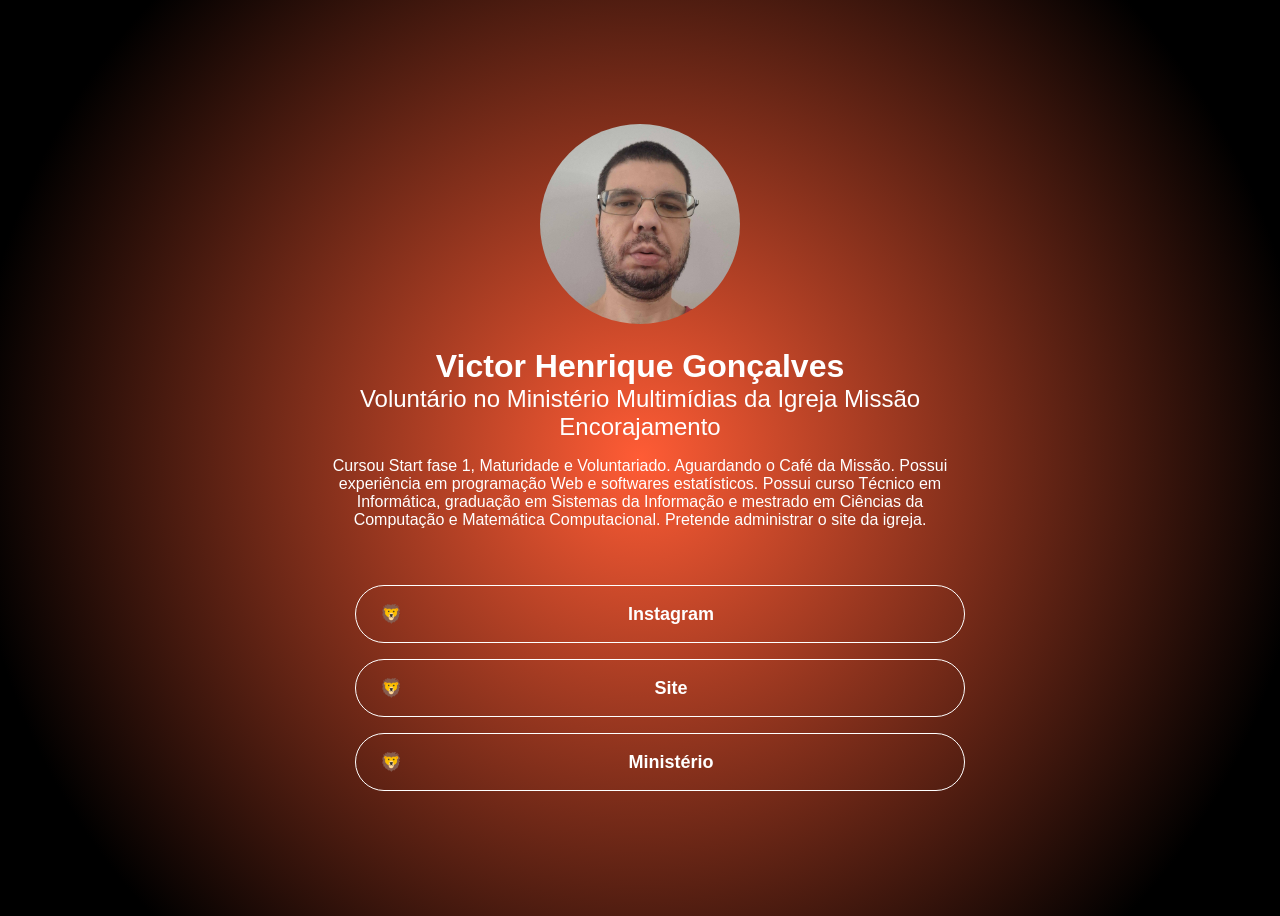
==== index.html @ ee28fbd9 "Meu primeiro commit" ====
<!DOCTYPE html>
<html lang="pt-BR">
<head>
    <meta charset="UTF-8">
    <meta http-equiv="X-UA-Compatible" content="IE=edge">
    <meta name="viewport" content="width=device-width, initial-scale=1.0">
    <title>Meu Perfil</title>
    <link rel="stylesheet" href="./styles/style.css">
    <link rel="stylesheet" href="./styles/normalize.css">
</head>
<body>
    <div class="container">
        
        <!--Seção superior-->
        <div class="profile">
            <div class="profile__header">
                <img src="images/476964665_2008973592934558_2182218976625719814_n.jpg" width="200px" alt="Foto de Victor Henrique Gonçalves">
                <h1>Victor Henrique Gonçalves</h1>
                <h2>Voluntário no Ministério Multimídias da Igreja Missão Encorajamento</h2>
            </div>
            <div class="profile__about">
                <p>Cursou Start fase 1, Maturidade e Voluntariado. Aguardando o Café da Missão. Possui experiência em programação Web e softwares estatísticos. Possui curso Técnico em Informática, graduação em Sistemas da Informação e mestrado em Ciências da Computação e Matemática Computacional. Pretende administrar o site da igreja.</p>
           </div>
        </div>
        
        <!--Seção de links-->
        <div class="links">
            <ul>
                <li><a href="https://www.instagram.com/missaoencorajamento/"><span class="emoji">&#129409;</span> <span class="links__item">Instagram</span></a></li>
                <li><a href="https://www.missaoencorajamento.com.br/home"><span class="emoji">&#129409;</span> <span class="links__item">Site</span></a></li>
                <li><a href="https://www.missaoencorajamento.com.br/ministerios/multimidias"><span class="emoji">&#129409;</span> <span class="links__item">Ministério</span></a></li>
            </ul>
        </div>
    </div>
</body>
</html>
---- styles/style.css ----
/* Iniciando meu primeiro arquivo CSS */

body {
    color: white;
    background: #FF5C35;
    background: radial-gradient(circle,rgba(255, 92, 53, 1) 0%, rgba(0, 0, 0, 1) 85%);
    min-height: 100vh;
    font-family: Arial, Helvetica, sans-serif;
}

.container {
    max-width: 650px;
    margin-left: auto;
    margin-right: auto;
    padding: 16px;
}

.destaque {
    color: red;
}

a.destaque {
    color: blue;
}

.profile {
    margin-top: 100px;
    margin-bottom: 56px;
}

.profile__header img {
    width: 200px;
    height: 200px;
    object-fit: cover;
    border-radius: 100%;
    display: block;
    margin: 0 auto 24px auto;
}

.profile__header h2 {
    font-weight: 400;
}

.profile__header h1, .profile__header h2 {
    margin: 0;
}

.profile__header, .profile__about {
    text-align: center;
}

.profile__about div {
    background-color: #8d5fe9;
    padding: 16px;
    margin: 10px;
}

.profile__about .destaque {
    color: white;
}

.links ul {
    list-style: none;
}

.links a {
    display: flex;
    height: 56px;
    border:  solid white 1px;
    border-radius: 35px;
    text-decoration: none;
    padding: 0 24px;
    align-items: center;
    justify-content: center;
    margin-bottom: 16px;
    color: white;
    font-weight: 600;
    font-size: 18px;
}

.links a:hover {
    border: solid black 1px;
    color: black;
    background: white;
}

.links__item {
    width: 100%;
    text-align: center;
}

@media screen and (max-width: 720px){
    .profile__about {
        font-size: 20px;
    }
}
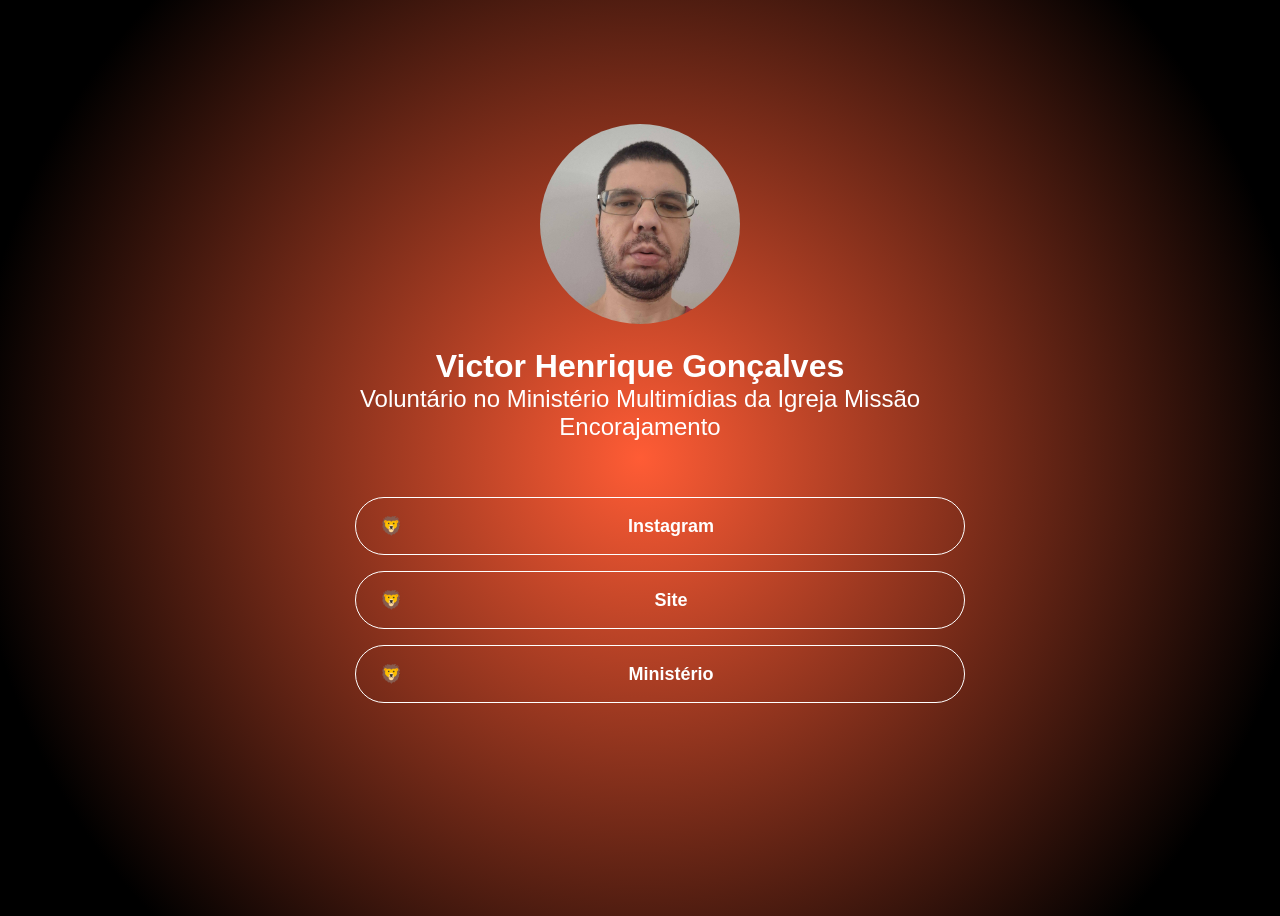
==== commit 024ea138: "Remoção da descrição" ====
--- a/index.html
+++ b/index.html
@@ -19,7 +19,7 @@
                 <h2>Voluntário no Ministério Multimídias da Igreja Missão Encorajamento</h2>
             </div>
             <div class="profile__about">
-                <p>Cursou Start fase 1, Maturidade e Voluntariado. Aguardando o Café da Missão. Possui experiência em programação Web e softwares estatísticos. Possui curso Técnico em Informática, graduação em Sistemas da Informação e mestrado em Ciências da Computação e Matemática Computacional. Pretende administrar o site da igreja.</p>
+               <!-- <p>Cursou Start fase 1, Maturidade e Voluntariado. Aguardando o Café da Missão. Possui experiência em programação Web e softwares estatísticos. Possui curso Técnico em Informática, graduação em Sistemas da Informação e mestrado em Ciências da Computação e Matemática Computacional. Pretende administrar o site da igreja.</p>-->
            </div>
         </div>
         
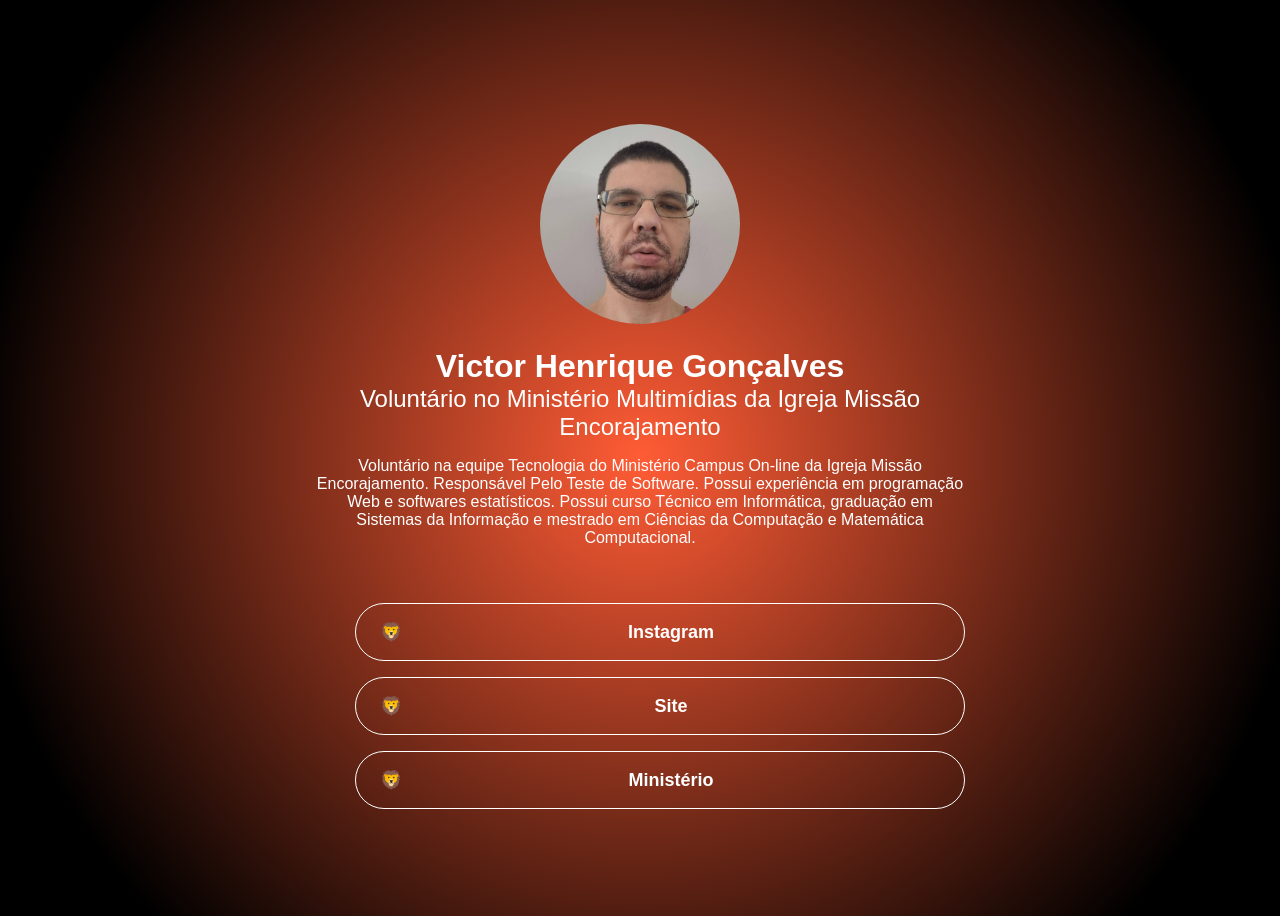
==== commit 3ac81e1c: "Atualizada a descrição do perfil profissional" ====
--- a/index.html
+++ b/index.html
@@ -19,7 +19,7 @@
                 <h2>Voluntário no Ministério Multimídias da Igreja Missão Encorajamento</h2>
             </div>
             <div class="profile__about">
-               <!-- <p>Cursou Start fase 1, Maturidade e Voluntariado. Aguardando o Café da Missão. Possui experiência em programação Web e softwares estatísticos. Possui curso Técnico em Informática, graduação em Sistemas da Informação e mestrado em Ciências da Computação e Matemática Computacional. Pretende administrar o site da igreja.</p>-->
+               <p>Voluntário na equipe Tecnologia do Ministério Campus On-line da Igreja Missão Encorajamento. Responsável Pelo Teste de Software. Possui experiência em programação Web e softwares estatísticos. Possui curso Técnico em Informática, graduação em Sistemas da Informação e mestrado em Ciências da Computação e Matemática Computacional.</p>
            </div>
         </div>
         
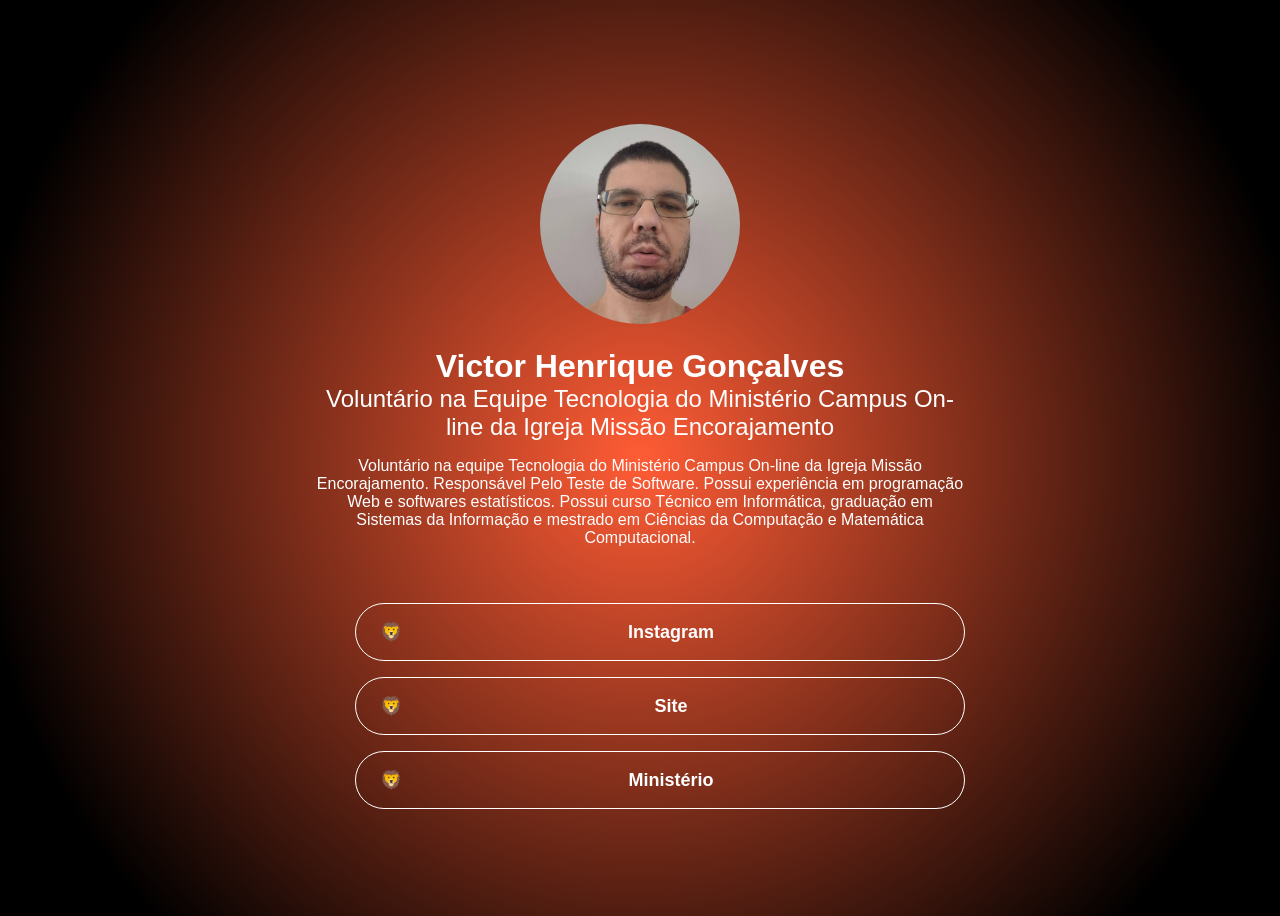
==== commit d1294850: "Atualização da descrição da profissão do engenheiro de testes de software." ====
--- a/index.html
+++ b/index.html
@@ -16,7 +16,7 @@
             <div class="profile__header">
                 <img src="images/476964665_2008973592934558_2182218976625719814_n.jpg" width="200px" alt="Foto de Victor Henrique Gonçalves">
                 <h1>Victor Henrique Gonçalves</h1>
-                <h2>Voluntário no Ministério Multimídias da Igreja Missão Encorajamento</h2>
+                <h2>Voluntário na Equipe Tecnologia do Ministério Campus On-line da Igreja Missão Encorajamento</h2>
             </div>
             <div class="profile__about">
                <p>Voluntário na equipe Tecnologia do Ministério Campus On-line da Igreja Missão Encorajamento. Responsável Pelo Teste de Software. Possui experiência em programação Web e softwares estatísticos. Possui curso Técnico em Informática, graduação em Sistemas da Informação e mestrado em Ciências da Computação e Matemática Computacional.</p>
--- a/styles/style.css
+++ b/styles/style.css
@@ -93,4 +93,4 @@
     .profile__about {
         font-size: 20px;
     }
-}+}
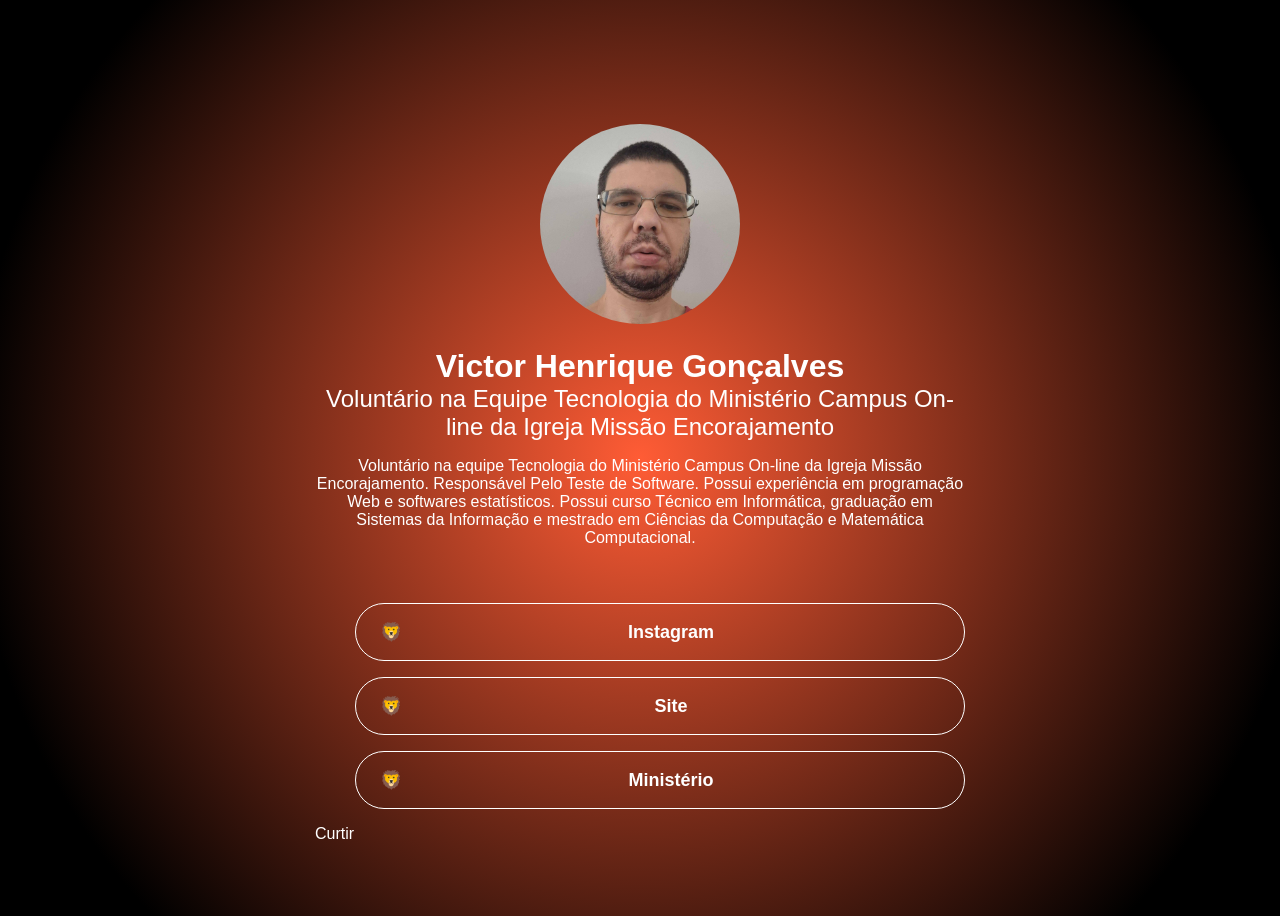
==== commit 7cb58bc1: "Acrescentado arquivo units.html, usado nos testes da aula de unidades de medida." ====
--- a/index.html
+++ b/index.html
@@ -31,6 +31,9 @@
                 <li><a href="https://www.missaoencorajamento.com.br/ministerios/multimidias"><span class="emoji">&#129409;</span> <span class="links__item">Ministério</span></a></li>
             </ul>
         </div>
+
+        <!--Teste de botão de likes-->
+        <div class="like-button" role="button" aria-label="Curtir este conteúdo">Curtir</div>
     </div>
 </body>
 </html>
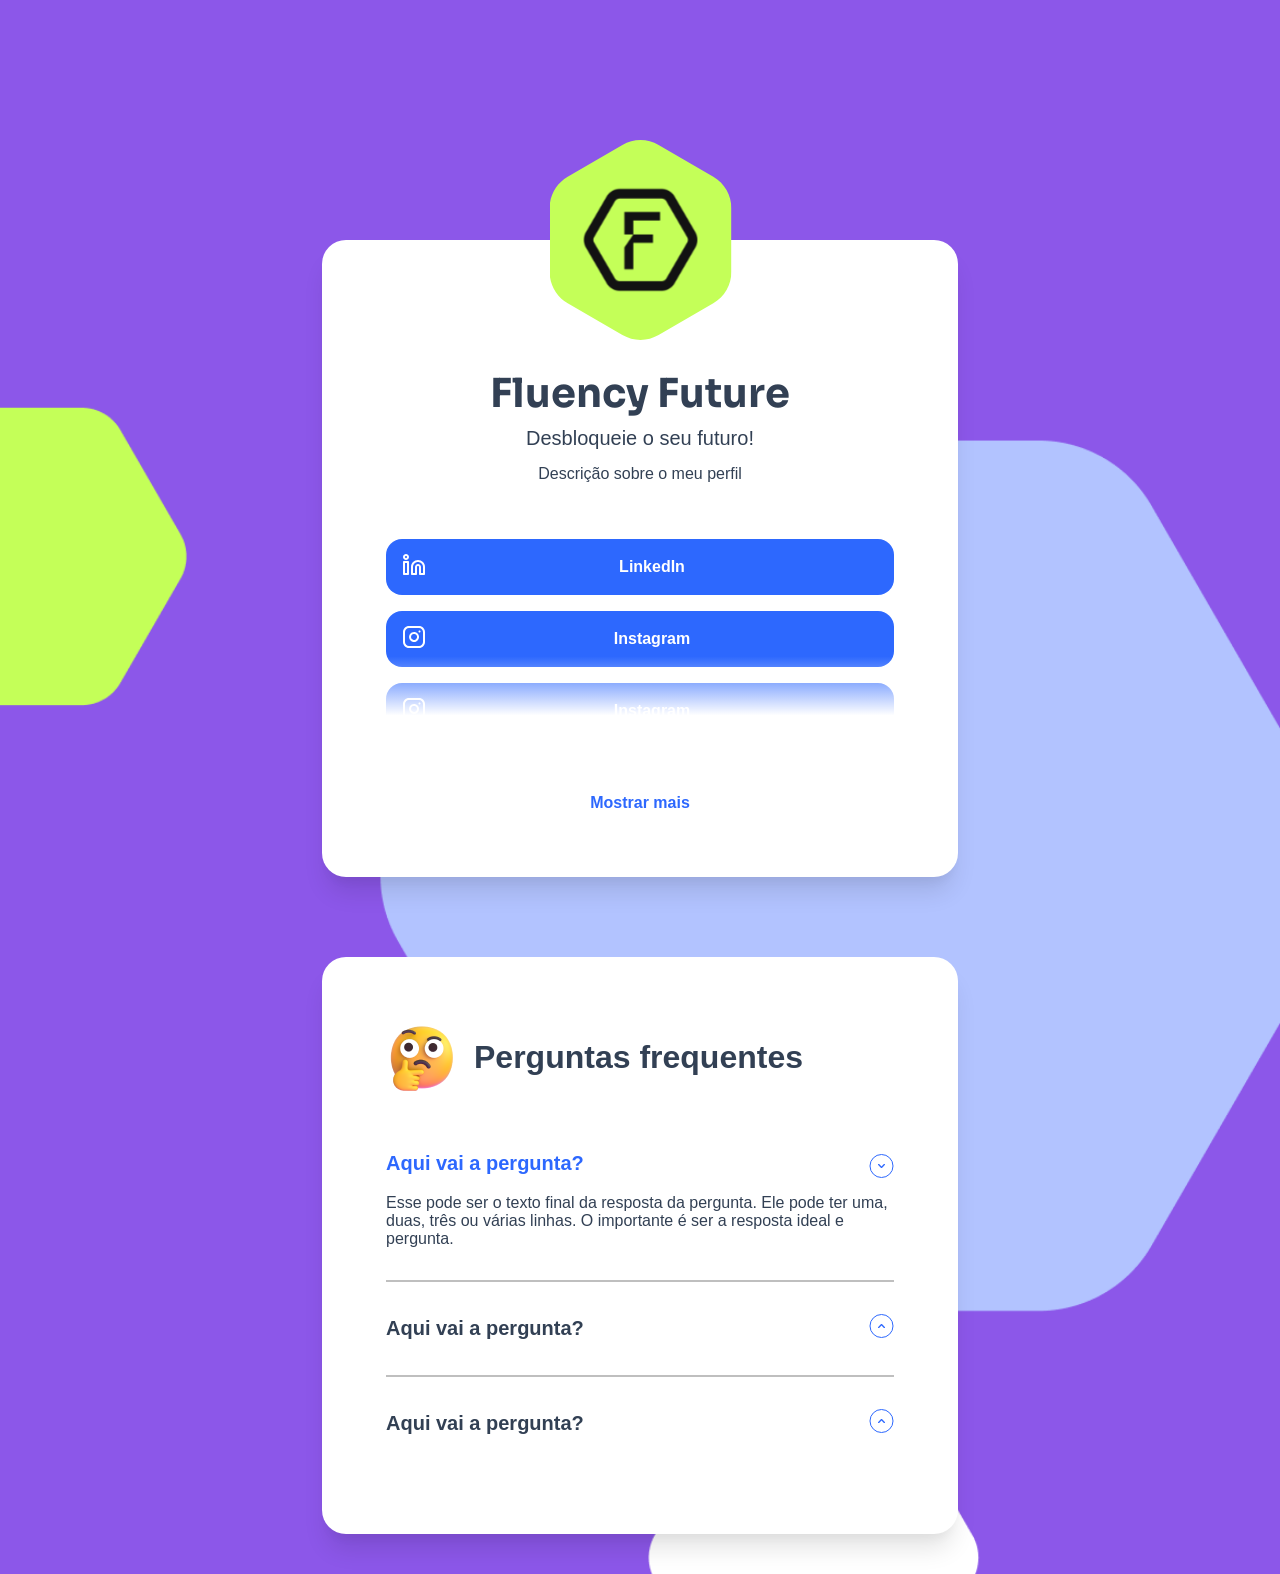
==== commit 3eab1493: "Alterações no projeto para continuidade do curso Front-End." ====
--- a/index.html
+++ b/index.html
@@ -1,39 +1,150 @@
 <!DOCTYPE html>
-<html lang="pt-BR">
+<html lang="en">
 <head>
-    <meta charset="UTF-8">
-    <meta http-equiv="X-UA-Compatible" content="IE=edge">
-    <meta name="viewport" content="width=device-width, initial-scale=1.0">
-    <title>Meu Perfil</title>
-    <link rel="stylesheet" href="./styles/style.css">
-    <link rel="stylesheet" href="./styles/normalize.css">
+  <meta charset="UTF-8">
+  <meta name="viewport" content="width=device-width, initial-scale=1.0">
+  <title>Fluency Future</title>
+  <link rel="preconnect" href="https://fonts.googleapis.com">
+  <link rel="preconnect" href="https://fonts.gstatic.com" crossorigin>
+  <link href="https://fonts.googleapis.com/css2?family=Sora:wght@100;200;300;400;500;600;700;800&display=swap" rel="stylesheet">  
+  <link rel="stylesheet" href="./styles/normalize.css">
+  <link rel="stylesheet" href="./styles/main.css">
+  <link rel="stylesheet" href="./styles/view-more.css">
+  <link rel="stylesheet" href="./styles/accordion.css">
 </head>
 <body>
-    <div class="container">
-        
-        <!--Seção superior-->
-        <div class="profile">
-            <div class="profile__header">
-                <img src="images/476964665_2008973592934558_2182218976625719814_n.jpg" width="200px" alt="Foto de Victor Henrique Gonçalves">
-                <h1>Victor Henrique Gonçalves</h1>
-                <h2>Voluntário na Equipe Tecnologia do Ministério Campus On-line da Igreja Missão Encorajamento</h2>
-            </div>
-            <div class="profile__about">
-               <p>Voluntário na equipe Tecnologia do Ministério Campus On-line da Igreja Missão Encorajamento. Responsável Pelo Teste de Software. Possui experiência em programação Web e softwares estatísticos. Possui curso Técnico em Informática, graduação em Sistemas da Informação e mestrado em Ciências da Computação e Matemática Computacional.</p>
-           </div>
+  <div class="full-center-center">
+    <div class="box box-avatar">
+      <div class="box__avatar">
+        <img src="./images/avatar.svg" alt="Avatar Image - Fluency Logo">
+      </div>
+
+      <div class="box__header">
+        <h1>Fluency Future</h1>
+        <h2>Desbloqueie o seu futuro!</h2>
+        <p>Descrição sobre o meu perfil</p>
+      </div>
+
+      <div class="box__content">
+        <div class="view-more">
+          <div class="view-more__content">
+            <ul class="link-list">
+              <li>
+                <a href="https://linkedin.com">
+                  <span><img src="./images/linkedin.svg" alt="LinkedIn Logo Vector"></span>
+                  <span>LinkedIn</span>
+                </a>
+              </li>
+              
+              <li>
+                <a href="https://instagram.com">
+                  <span><img src="./images/instagram.svg" alt="Instagram Logo Vector"></span>
+                  <span>Instagram</span>
+                </a>
+              </li>
+    
+              <li>
+                <a href="https://instagram.com">
+                  <span><img src="./images/instagram.svg" alt="Instagram Logo Vector"></span>
+                  <span>Instagram</span>
+                </a>
+              </li>
+    
+              <li>
+                <a href="https://instagram.com">
+                  <span><img src="./images/instagram.svg" alt="Instagram Logo Vector"></span>
+                  <span>Instagram</span>
+                </a>
+              </li>
+              
+              <li>
+                <a href="https://instagram.com">
+                  <span><img src="./images/instagram.svg" alt="Instagram Logo Vector"></span>
+                  <span>Instagram</span>
+                </a>
+              </li>
+              
+              <li>
+                <a href="https://instagram.com">
+                  <span><img src="./images/instagram.svg" alt="Instagram Logo Vector"></span>
+                  <span>Instagram</span>
+                </a>
+              </li>          
+            </ul>
+          </div>
+
+          <div class="view-more__actions">
+            <button class="view-more-expand">Mostrar mais</button>
+            <button class="view-more-collapse">Mostrar menos</button>
+          </div>    
         </div>
-        
-        <!--Seção de links-->
-        <div class="links">
-            <ul>
-                <li><a href="https://www.instagram.com/missaoencorajamento/"><span class="emoji">&#129409;</span> <span class="links__item">Instagram</span></a></li>
-                <li><a href="https://www.missaoencorajamento.com.br/home"><span class="emoji">&#129409;</span> <span class="links__item">Site</span></a></li>
-                <li><a href="https://www.missaoencorajamento.com.br/ministerios/multimidias"><span class="emoji">&#129409;</span> <span class="links__item">Ministério</span></a></li>
-            </ul>
+      </div>
+    </div>
+  </div>
+  
+  <div class="full-center-center">
+    <div class="box">
+      <div class="box__title">
+        <img src="./images/thinking.png" alt="Um emoji de um rostinho pensativo">
+        <h2>Perguntas frequentes</h2>
+      </div>
+
+      <details class="accordion" open>
+        <summary>
+          <span>Aqui vai a pergunta?</span>
+          <span class="accordion__icon">
+            <svg width="25" height="24" viewBox="0 0 25 24" fill="none" xmlns="http://www.w3.org/2000/svg">
+              <rect x="1" y="0.5" width="23" height="23" rx="11.5" stroke="#2D68FE"/>
+              <path d="M15.8335 12.94L12.9735 10.1133C12.9115 10.0509 12.8378 10.0013 12.7565 9.96741C12.6753 9.93356 12.5881 9.91614 12.5001 9.91614C12.4121 9.91614 12.325 9.93356 12.2437 9.96741C12.1625 10.0013 12.0888 10.0509 12.0268 10.1133L9.20013 12.94C9.13764 13.002 9.08805 13.0757 9.0542 13.157C9.02036 13.2382 9.00293 13.3253 9.00293 13.4133C9.00293 13.5013 9.02036 13.5885 9.0542 13.6697C9.08805 13.751 9.13764 13.8247 9.20013 13.8867C9.32504 14.0108 9.494 14.0805 9.67013 14.0805C9.84625 14.0805 10.0152 14.0108 10.1401 13.8867L12.5001 11.5267L14.8601 13.8867C14.9843 14.0098 15.1519 14.0793 15.3268 14.08C15.4145 14.0805 15.5015 14.0637 15.5827 14.0305C15.664 13.9973 15.7378 13.9485 15.8001 13.8867C15.8648 13.8269 15.9171 13.7549 15.9538 13.6749C15.9906 13.5948 16.0111 13.5083 16.0142 13.4203C16.0173 13.3323 16.0029 13.2445 15.9719 13.1621C15.9409 13.0796 15.8938 13.0042 15.8335 12.94Z" fill="#2D68FE"/>
+            </svg>
+          </span>
+        </summary>
+    
+        <div>
+          <p>
+            Esse pode ser o texto final da resposta da pergunta. Ele pode ter uma, duas, três ou várias linhas. O importante é ser a resposta ideal e  pergunta.
+          </p>
         </div>
+      </details>
+  
+      <details class="accordion">
+        <summary>
+          <span>Aqui vai a pergunta?</span>
+          <span class="accordion__icon">
+            <svg width="25" height="24" viewBox="0 0 25 24" fill="none" xmlns="http://www.w3.org/2000/svg">
+              <rect x="1" y="0.5" width="23" height="23" rx="11.5" stroke="#2D68FE"/>
+              <path d="M15.8335 12.94L12.9735 10.1133C12.9115 10.0509 12.8378 10.0013 12.7565 9.96741C12.6753 9.93356 12.5881 9.91614 12.5001 9.91614C12.4121 9.91614 12.325 9.93356 12.2437 9.96741C12.1625 10.0013 12.0888 10.0509 12.0268 10.1133L9.20013 12.94C9.13764 13.002 9.08805 13.0757 9.0542 13.157C9.02036 13.2382 9.00293 13.3253 9.00293 13.4133C9.00293 13.5013 9.02036 13.5885 9.0542 13.6697C9.08805 13.751 9.13764 13.8247 9.20013 13.8867C9.32504 14.0108 9.494 14.0805 9.67013 14.0805C9.84625 14.0805 10.0152 14.0108 10.1401 13.8867L12.5001 11.5267L14.8601 13.8867C14.9843 14.0098 15.1519 14.0793 15.3268 14.08C15.4145 14.0805 15.5015 14.0637 15.5827 14.0305C15.664 13.9973 15.7378 13.9485 15.8001 13.8867C15.8648 13.8269 15.9171 13.7549 15.9538 13.6749C15.9906 13.5948 16.0111 13.5083 16.0142 13.4203C16.0173 13.3323 16.0029 13.2445 15.9719 13.1621C15.9409 13.0796 15.8938 13.0042 15.8335 12.94Z" fill="#2D68FE"/>
+            </svg>
+          </span>
+        </summary>
+    
+        <div>
+          <p>
+            Esse pode ser o texto final da resposta da pergunta. Ele pode ter uma, duas, três ou várias linhas. O importante é ser a resposta ideal e  pergunta.
+          </p>
+        </div>
+      </details>
 
-        <!--Teste de botão de likes-->
-        <div class="like-button" role="button" aria-label="Curtir este conteúdo">Curtir</div>
+      <details class="accordion">
+        <summary>
+          <span>Aqui vai a pergunta?</span>
+          <span class="accordion__icon">
+            <svg width="25" height="24" viewBox="0 0 25 24" fill="none" xmlns="http://www.w3.org/2000/svg">
+              <rect x="1" y="0.5" width="23" height="23" rx="11.5" stroke="#2D68FE"/>
+              <path d="M15.8335 12.94L12.9735 10.1133C12.9115 10.0509 12.8378 10.0013 12.7565 9.96741C12.6753 9.93356 12.5881 9.91614 12.5001 9.91614C12.4121 9.91614 12.325 9.93356 12.2437 9.96741C12.1625 10.0013 12.0888 10.0509 12.0268 10.1133L9.20013 12.94C9.13764 13.002 9.08805 13.0757 9.0542 13.157C9.02036 13.2382 9.00293 13.3253 9.00293 13.4133C9.00293 13.5013 9.02036 13.5885 9.0542 13.6697C9.08805 13.751 9.13764 13.8247 9.20013 13.8867C9.32504 14.0108 9.494 14.0805 9.67013 14.0805C9.84625 14.0805 10.0152 14.0108 10.1401 13.8867L12.5001 11.5267L14.8601 13.8867C14.9843 14.0098 15.1519 14.0793 15.3268 14.08C15.4145 14.0805 15.5015 14.0637 15.5827 14.0305C15.664 13.9973 15.7378 13.9485 15.8001 13.8867C15.8648 13.8269 15.9171 13.7549 15.9538 13.6749C15.9906 13.5948 16.0111 13.5083 16.0142 13.4203C16.0173 13.3323 16.0029 13.2445 15.9719 13.1621C15.9409 13.0796 15.8938 13.0042 15.8335 12.94Z" fill="#2D68FE"/>
+            </svg>
+          </span>
+        </summary>
+    
+        <div>
+          <p>
+            Esse pode ser o texto final da resposta da pergunta. Ele pode ter uma, duas, três ou várias linhas. O importante é ser a resposta ideal e  pergunta.
+          </p>
+        </div>
+      </details>      
     </div>
+  </div>
+
+  <script src="./scripts/view-more.js"></script>
 </body>
 </html>
--- a/styles/main.css
+++ b/styles/main.css
@@ -0,0 +1,148 @@
+html * {
+  box-sizing: border-box;
+}
+
+html, body {
+  margin: 0;
+  padding: 0;
+  font-family: Arial, Helvetica, sans-serif;
+  min-height: 100vh;
+  min-width: 100%;
+}
+
+html {
+  background-image: url(../images/background.png);
+  background-repeat: no-repeat;
+  background-size: cover;
+}
+
+.full-center-center {
+  display: flex;
+  padding: 0 20px;
+  min-width: 100%;
+  align-items: center;
+  justify-content: center;
+}
+
+.full-center-center:first-child {
+  margin-top: 200px;
+}
+
+.box {
+  width: 100%;
+  height: 100%;
+  padding: 64px;
+  display: block;
+  margin: 40px 0;
+  max-width: 636px;
+  position: relative;
+  border-radius: 24px;
+  background-color: #ffffff;
+  box-shadow: 0px 20px 25px -5px rgba(0, 0, 0, 0.1), 0px 10px 10px -5px rgba(0, 0, 0, 0.04);
+}
+
+.box-avatar {
+  padding-top: 128px;
+}
+
+.box details:last-child {
+  border-bottom: none;
+}
+
+.box .box__title {
+  margin-bottom: 24px;
+  display: flex;
+  align-items: center;
+  gap: 16px;
+}
+
+.box .box__title h2 {
+  color: #324054;
+  font-size: 32px;
+  font-style: normal;
+  font-weight: 700;  
+  margin: 0;
+}
+
+.box__avatar {
+  left: 50%;
+  top: -100px;
+  width: 181px;
+  height: 200px;
+  position: absolute;
+  transform: translateX(-50%);
+}
+
+.box__header {
+  text-align: center;
+  margin-bottom: 56px;
+}
+
+.box__header h1 {
+  color: #324054;
+  font-size: 40px;
+  font-weight: 700;
+  font-family: Sora;
+  margin: 0;
+  margin-bottom: 8px;
+}
+
+.box__header h2 {
+  font-size: 20px;
+  margin: 0;
+  color: #324054;
+  font-weight: 400;
+  margin-bottom: 15px;
+}
+
+.box__header p {
+  margin: 0;
+  font-size: 16px;
+  color: #324054;
+}
+
+.link-list {
+  list-style: none;
+  margin: 0;
+  padding: 0;
+}
+
+.link-list li {
+  border-radius: 16px;
+  background-color: #2D68FE;
+  height: 56px;
+  margin-bottom: 16px;
+  padding: 0 16px;
+}
+
+.link-list li a {
+  width: 100%;
+  display: flex;
+  height: 100%;
+  color: #ffffff;
+  text-decoration: none;
+  align-items: center;
+  font-weight: 600;
+  font-size: 16px;
+  justify-content: space-between;
+}
+
+.link-list li a span:last-child {
+  text-align: center;
+  width: 100%;
+}
+
+.link-list li:last-child {
+  margin: 0;
+}
+
+@media screen and (max-width: 480px) {
+  .box {
+    padding: 40px;
+    padding-top: 140px;
+  }
+
+  .box__header h1 {
+    font-size: 32px;
+  }
+}
--- a/styles/view-more.css
+++ b/styles/view-more.css
@@ -0,0 +1,44 @@
+.view-more .view-more__content {
+  max-height: 230px;
+  overflow: hidden;
+  margin-bottom: 8px;
+  position: relative;
+}
+
+.view-more.view-more--expand .view-more__content {
+  max-height: unset;
+}
+
+.view-more:not(.view-more--expand) .view-more__content::after {
+  content: "";
+  bottom: 0;
+  position: absolute;
+  width: 100%;
+  height: 162px;
+  background: linear-gradient(0deg, #FFF 33.08%, rgba(255, 255, 255, 0.00) 69.54%);
+}
+
+.view-more:not(.view-more--expand) .view-more-collapse {
+  display: none;
+}
+
+.view-more.view-more--expand .view-more-expand {
+  display: none;
+}
+
+.view-more .view-more__actions {
+  text-align: center;
+  width: 100%;
+  margin-top: 24px;
+}
+
+.view-more .view-more__actions button {
+  color: #2D68FE;
+  outline: none;
+  border: none;
+  background-color: transparent;
+  font-size: 16px;
+  font-style: normal;
+  font-weight: 700;
+  cursor: pointer;  
+}
--- a/styles/accordion.css
+++ b/styles/accordion.css
@@ -0,0 +1,56 @@
+.accordion {
+  border-bottom: solid 2px #BFBFBF;
+}
+
+.accordion, .accordion summary {
+  list-style: none;
+  padding-left: 0px;
+  background-image: none;
+}
+
+.accordion summary::marker {
+  display: none;
+}
+
+.accordion summary {
+  color: #324054;
+  font-size: 20px;
+  font-style: normal;
+  font-weight: 600;
+  cursor: pointer;
+  width: 100%;
+  display: flex;
+  padding: 32px 0;
+  align-items: center;
+  justify-content: space-between;
+}
+
+.accordion p {
+  color: #324054;
+  font-size: 16px;
+  font-style: normal;
+  font-weight: 400;
+  margin: 0;
+  margin-bottom: 16px;
+}
+
+.accordion p:last-child {
+  margin-bottom: 0;
+}
+
+.accordion[open] {
+  padding-bottom: 32px;
+}
+
+.accordion[open] summary {
+  padding-bottom: 16px;
+  color: #2D68FE;
+}
+
+.accordion summary .accordion__icon {
+  transition: 200ms;
+}
+
+.accordion[open] summary .accordion__icon {
+  transform: rotate(180deg);
+}
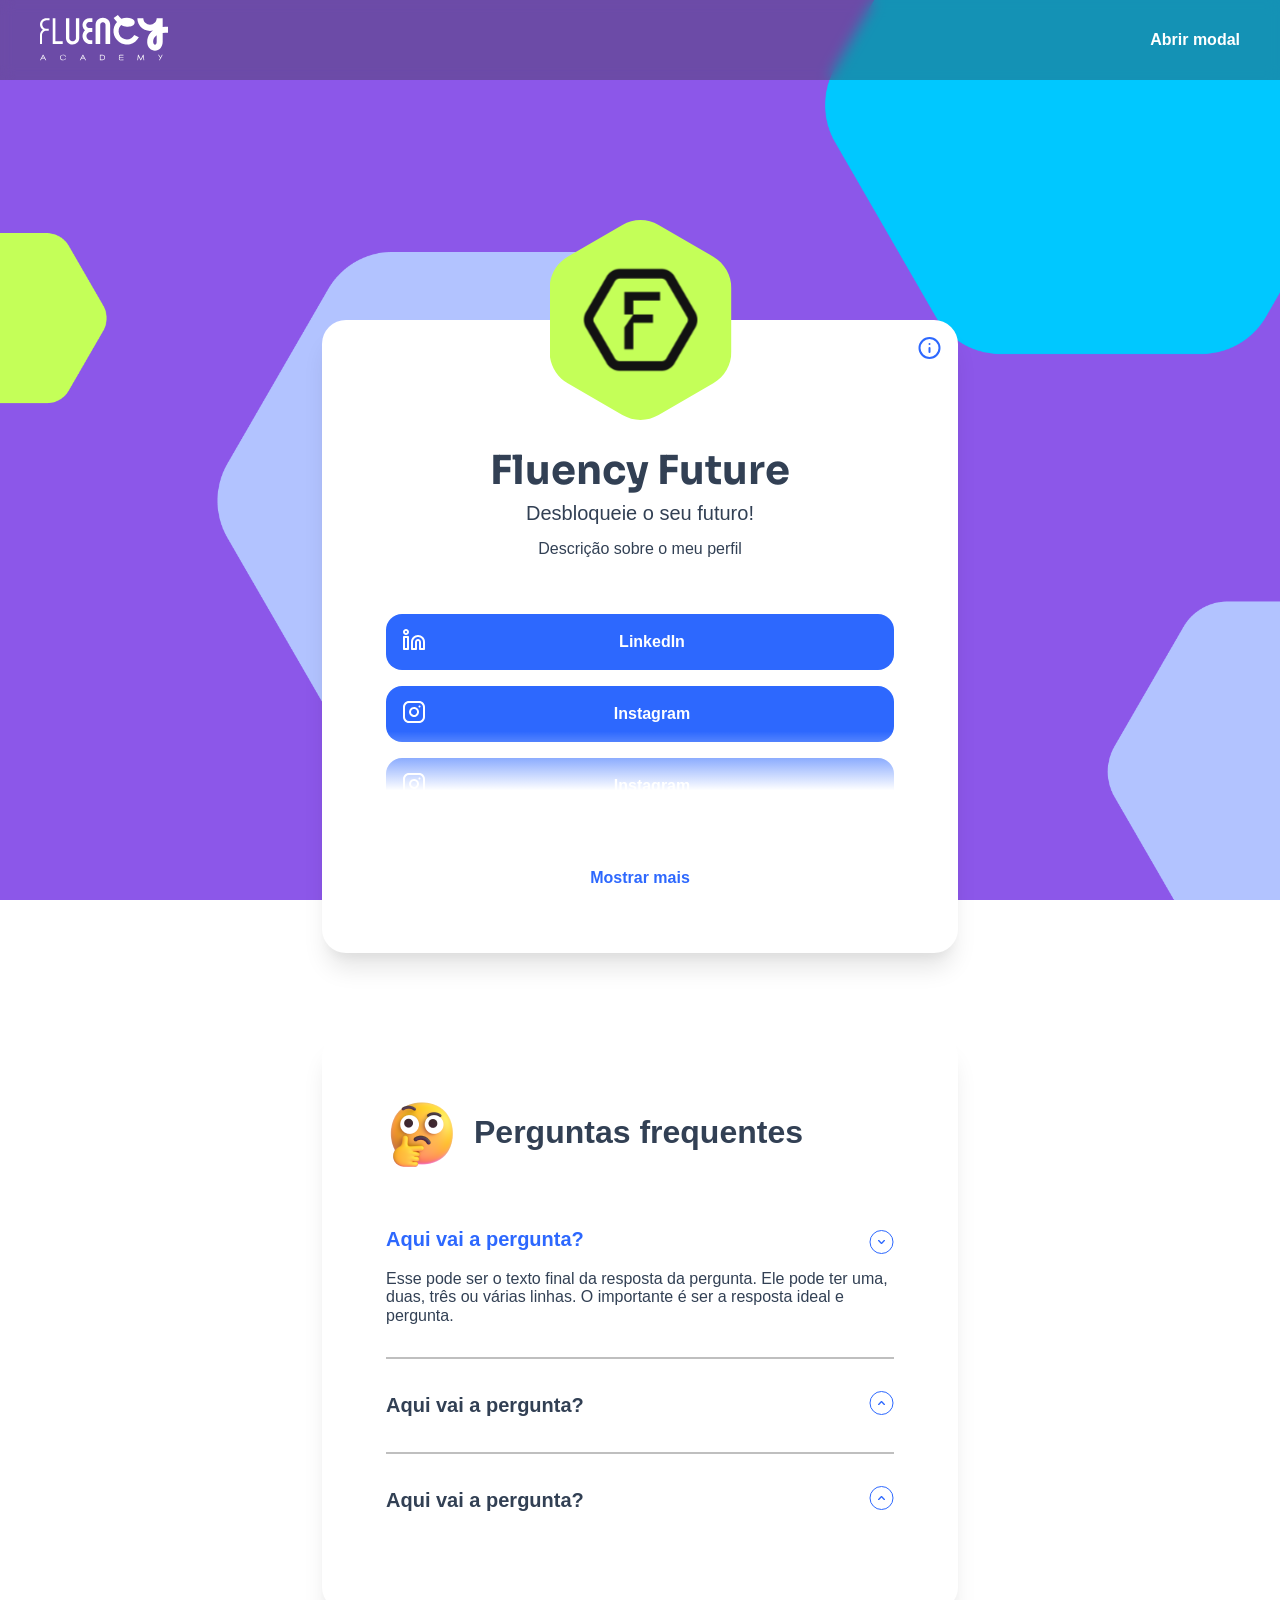
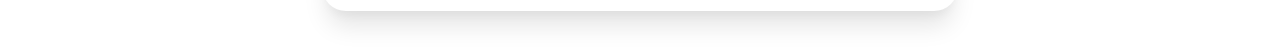
==== commit d7e1288f: "Atualização da unidade 26 Criando Componentes - Aula Final." ====
--- a/index.html
+++ b/index.html
@@ -8,13 +8,31 @@
   <link rel="preconnect" href="https://fonts.gstatic.com" crossorigin>
   <link href="https://fonts.googleapis.com/css2?family=Sora:wght@100;200;300;400;500;600;700;800&display=swap" rel="stylesheet">  
   <link rel="stylesheet" href="./styles/normalize.css">
-  <link rel="stylesheet" href="./styles/main.css">
   <link rel="stylesheet" href="./styles/view-more.css">
   <link rel="stylesheet" href="./styles/accordion.css">
+  <link rel="stylesheet" href="./styles/modal.css">
+  <link rel="stylesheet" href="./styles/main.css">
+  <link rel="stylesheet" href="./styles/tooltip.css">
 </head>
 <body>
-  <div class="full-center-center">
+  <header class="main-header">
+    <div class="main-header__left">
+      <img src="./images/fluency-logo.svg" alt="Fluency Logo Image" />
+    </div>
+
+    <div class="main-header__right">
+      <a href="#" onclick="openModal('test'); return false">Abrir modal</a>
+    </div>
+  </header>
+
+  <div class="full-center-center full-center-center--margin-top">
     <div class="box box-avatar">
+      <a href="#" class="info-btn tooltip" onclick="return false">
+        <img src="./images/info-symbol.svg" alt="Information symbol icon" />
+
+        <span>Hello world!</span>
+      </a>
+
       <div class="box__avatar">
         <img src="./images/avatar.svg" alt="Avatar Image - Fluency Logo">
       </div>
@@ -145,6 +163,42 @@
     </div>
   </div>
 
+  <div class="modal" id="test" hidden>
+    <div class="modal__backdrop" onclick="closeModal('test')"></div>
+
+    <div class="modal__content">
+      <div class="modal__content__header">
+        <h2>Olá! Eu sou o componente modal</h2>
+      </div>
+
+      <div class="modal__content__body">
+        <p>
+          Os modais concentram a atenção do usuário exclusivamente em uma tarefa
+          ou informação por meio de uma janela que fica no topo do conteúdo da 
+          página. Busque ser objetivo e claro na informação.          
+        </p>
+
+        <p>
+          Os modais concentram a atenção do usuário exclusivamente em uma tarefa
+          ou informação por meio de uma janela que fica no topo do conteúdo da 
+          página. Busque ser objetivo e claro na informação.          
+        </p>
+        
+        <p>
+          Os modais concentram a atenção do usuário exclusivamente em uma tarefa
+          ou informação por meio de uma janela que fica no topo do conteúdo da 
+          página. Busque ser objetivo e claro na informação.          
+        </p>        
+      </div>
+
+      <div class="modal__content__footer">
+        <button onclick="closeModal('test')">Fechar modal</button>
+      </div>
+    </div>
+  </div>
+
   <script src="./scripts/view-more.js"></script>
+  <script src="./scripts/modal.js"></script>
+  <script src="./scripts/tooltip.js"></script>
 </body>
 </html>
--- a/styles/modal.css
+++ b/styles/modal.css
@@ -0,0 +1,68 @@
+.modal {
+  position: fixed;
+  top: 0;
+  left: 0;
+  width: 100%;
+  height: 100vh;
+  z-index: 999999;
+  display: flex;
+  padding: 0 10px;
+  align-items: center;
+  justify-content: center;
+}
+
+.modal .modal__backdrop {
+  position: absolute;
+  top: 0;
+  left: 0;
+  width: 100%;
+  height: 100vh;
+  background-color: rgba(0, 0, 0, .8);
+}
+
+.modal .modal__content {
+  width: 100%;
+  max-width: 600px;
+  position: relative;
+  padding: 24px;
+  background-color: #ffffff;
+  border-radius: 8px;
+  max-height: 300px;
+  display: flex;
+  flex-direction: column;
+  max-height: 300px;
+}
+
+.modal .modal__content .modal__content__header {
+  padding-bottom: 16px;
+}
+
+.modal .modal__content .modal__content__header h2 {
+  font-size: 20px;
+  font-style: normal;
+  font-weight: 600;
+  line-height: 120%;
+  margin: 0;
+  color: #324054;
+}
+
+.modal .modal__content .modal__content__body {
+  flex: 1;
+  overflow: auto;
+}
+
+.modal .modal__content .modal__content__body p {
+  font-size: 16px;
+  font-style: normal;
+  font-weight: 400;
+  line-height: 170%;
+  color: #324054;
+  margin: 0;
+}
+
+.modal .modal__content .modal__content__footer {
+  display: flex;
+  align-items: center;
+  justify-content: end;
+  padding-top: 32px;
+}
--- a/styles/main.css
+++ b/styles/main.css
@@ -14,6 +14,30 @@
   background-image: url(../images/background.png);
   background-repeat: no-repeat;
   background-size: cover;
+  background-attachment: fixed;
+}
+
+header.main-header {
+  background: rgba(56, 55, 55, 0.37);
+  backdrop-filter: blur(7px);
+  position: fixed;
+  top: 0;
+  left: 0;
+  width: 100%;
+  height: 80px;
+  z-index: 1000;
+  display: flex;
+  align-items: center;
+  justify-content: space-between;
+  padding: 0 40px;
+}
+
+header.main-header a {
+  font-size: 16px;
+  font-style: normal;
+  font-weight: 700;
+  text-decoration: none;
+  color: #fff;  
 }
 
 .full-center-center {
@@ -24,8 +48,8 @@
   justify-content: center;
 }
 
-.full-center-center:first-child {
-  margin-top: 200px;
+.full-center-center--margin-top {
+  margin-top: 280px;
 }
 
 .box {
@@ -42,7 +66,14 @@
 }
 
 .box-avatar {
+  position: relative;
   padding-top: 128px;
+}
+
+.box-avatar .info-btn {
+  position: absolute;
+  top: 16px;
+  right: 16px;
 }
 
 .box details:last-child {
@@ -136,6 +167,11 @@
   margin: 0;
 }
 
+
+[hidden] {
+  display: none;
+}
+
 @media screen and (max-width: 480px) {
   .box {
     padding: 40px;
--- a/styles/tooltip.css
+++ b/styles/tooltip.css
@@ -0,0 +1,31 @@
+.tooltip {
+  background-color: transparent;
+  color: #2D68FE;
+  font-weight: 700;
+  cursor: help;
+  position: relative;
+}
+
+.tooltip > span {
+  display: none;
+  position: fixed;
+  top: 16px;
+  left: 50%;
+  transform: translateX(-50%);
+  background-color: #324054;
+  border-radius: 3px;
+  font-size: 14px;
+  font-style: normal;
+  font-weight: 400;
+  padding: 12px;
+  min-width: 200px;
+  max-width: 300px;
+  width: 100%;
+  color: #ffffff;
+  text-align: left;
+  z-index: 10000;
+}
+
+.tooltip > span.tooltip--visible {
+  display: inherit;
+}
